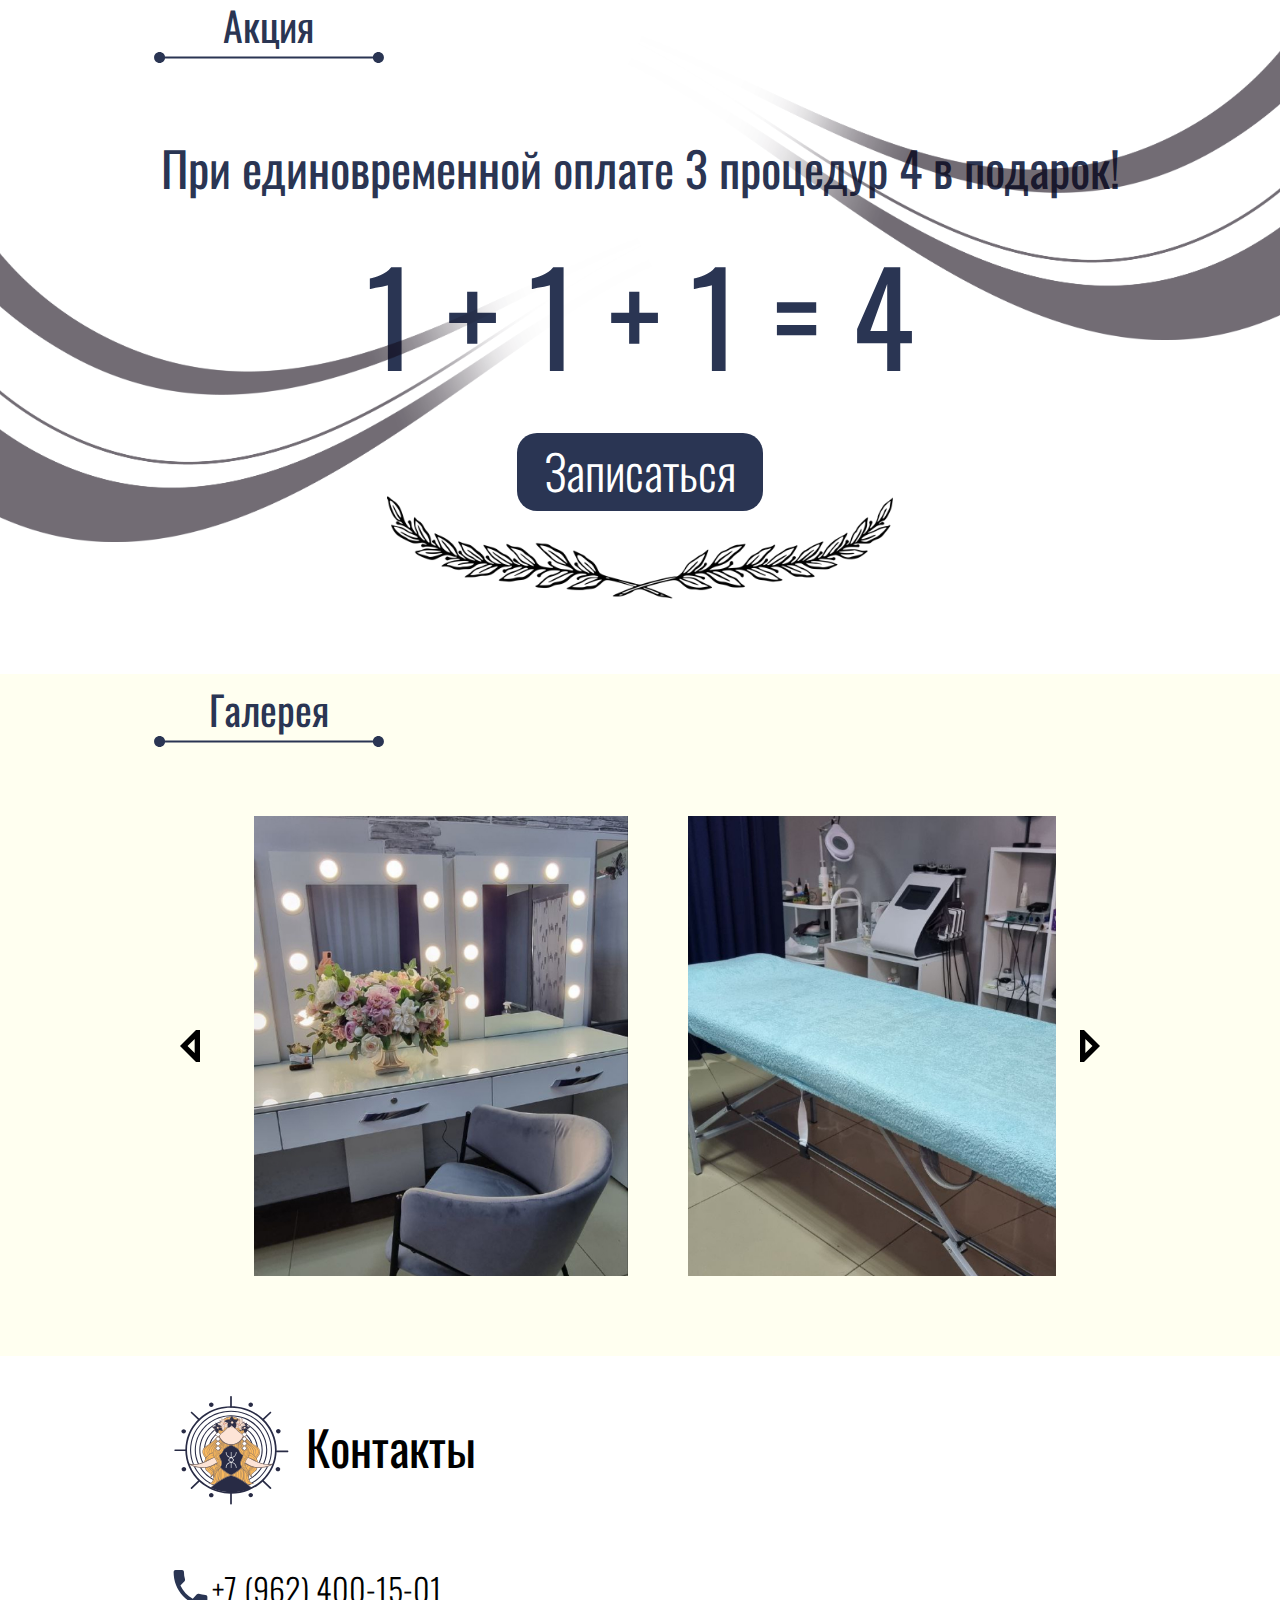
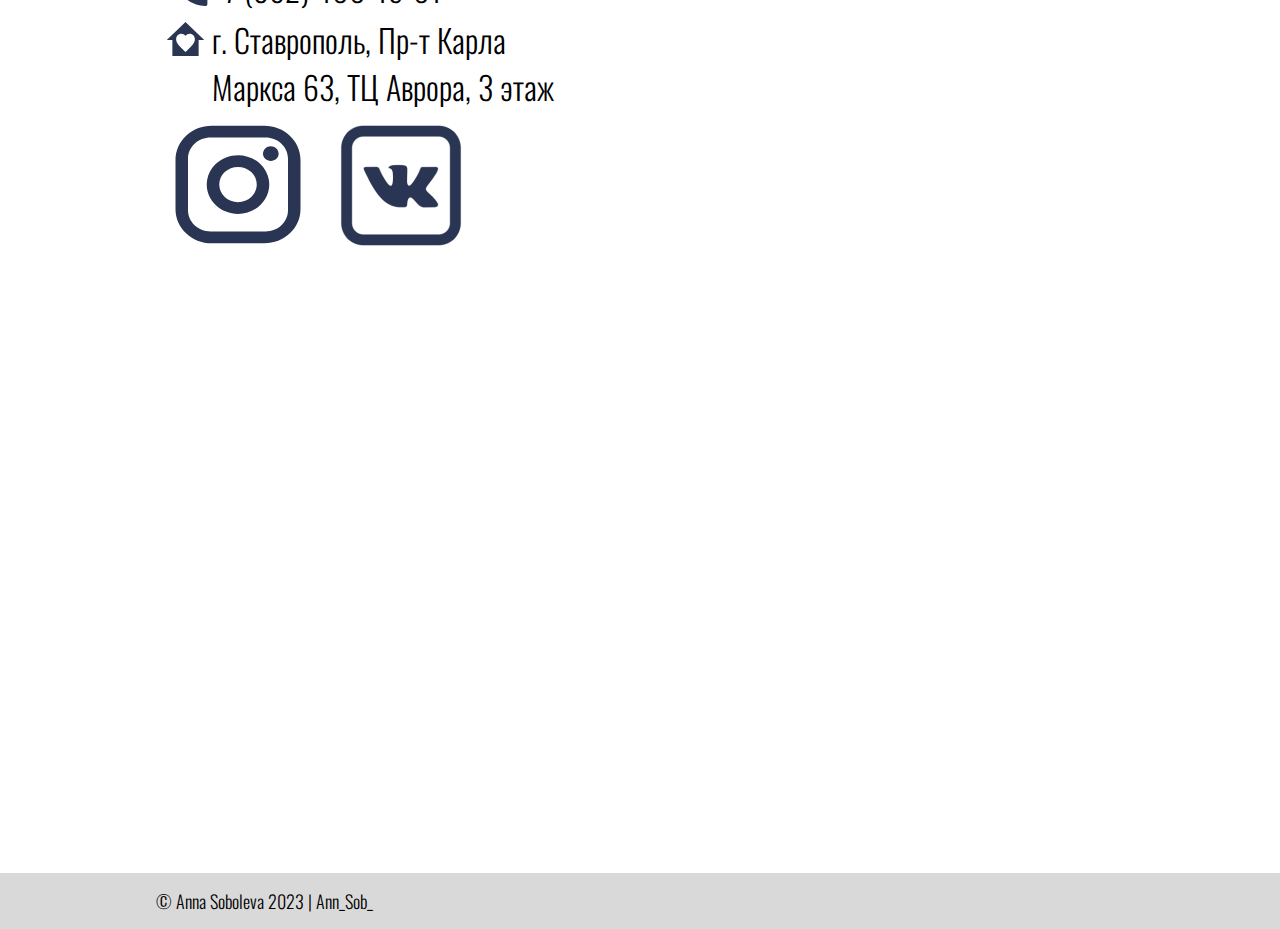
==== index.html @ 7108f077 "renaming" ====
<!DOCTYPE html>
<html lang="en">

<head>
    <meta charset="UTF-8">
    <meta name="viewport" content="width=device-width, initial-scale=1.0">
    <title>Берегиня</title>
    <link rel="stylesheet" href="./styles/lastParts.css">
</head>

<body>
    <main>
        <section class="promotion">
            <h2 class="section-name">
                Акция
                <img src="./images/Line 14.svg" alt="" class="underlined">
            </h2>
            <img src="./images/pngwing.com (5).png" alt="" class="wings-bg-left-sided">
            <div class="content">
                <h3 class="promotion-text">При единовременной оплате 3 процедур 4 в подарок!</h3>
                <h3 class="promotion-content">1 + 1 + 1 = 4</h3>
                <a href="tel:+79286504170" class="btn">Записаться</a>
                <img src="./images/pngwing.com (2).png" alt="" class="btn-wings">
            </div>
            <img src="./images/pngwing.com (5).png" alt="" class="wings-bg">
        </section>
        <section class="gallery">
            <h2 class="section-name">
                Галерея
                <img src="./images/Line 14.svg" alt="" class="underlined">
            </h2>
            <div class="content-gallery">
                <img src="./images/menu-left-outline.svg" alt="" class="slider-arr" id="decr-btn">
                <div class="slider" id="slider">
                    <img src="./images/photo1.jpg" alt="" class="slider-img" id="firstImg">
                    <img src="./images/photo3.jpg" alt="" class="slider-img" id="secondImg">
                    <img src="./images/photo2.jpg" alt="" class="slider-img" id="thirdImg">
                    <img src="./images/photo4.jpg" alt="" class="slider-img" id="forthImg">
                </div>
                <img src="./images/menu-right-outline.svg" alt="" class="slider-arr" id="incr-btn">
            </div>
        </section>
        <section class="contacts">
            <div class="row">
                <img src="./images/на прозрачном 3.svg" alt="">
                <h2 class="contacts-name">Контакты</h2>
            </div>
            <div class="contacts-info">
                <div class="container-info">
                    <div class="row info">
                        <img src="./images/phone 1.svg" alt="">
                        <h2 class="list-info">+7 (962) 400-15-01</h2>
                    </div>
                    <div class="row info">
                        <img src="./images/home-heart 1.svg" alt="">
                        <h2 class="list-info">г. Ставрополь, Пр-т Карла Маркса 63, ТЦ Аврора, 3 этаж</h2>
                    </div>
                    <div class="row">
                        <img src="./images/instagram 1.svg" alt="" class="hypericon">
                        <img src="./images/Mask group (1).jpg" alt="" class="hypericon">
                    </div>
                </div>
                <aside class="map">
                    <iframe
                        id="map"
                        src="https://www.google.com/maps/embed?pb=!1m18!1m12!1m3!1d838.0298172054843!2d41.983511988660155!3d45.04958309548781!2m3!1f0!2f0!3f0!3m2!1i1024!2i768!4f13.1!3m3!1m2!1s0x40f900e89f8a8b3f%3A0x251bd71a1fdc3bfd!2z0KLQpiDQkNCy0YDQvtGA0LA!5e0!3m2!1sru!2sru!4v1689835793748!5m2!1sru!2sru"
                        width="250" height="200" style="border:0;" allowfullscreen="" loading="lazy"
                        referrerpolicy="no-referrer-when-downgrade"></iframe>
                </aside>
            </div>
        </section>
        <footer class="footer">
            <p class="devs">© Anna Soboleva 2023 | Ann_Sob_</p>
        </footer>
    </main>
    <script src="./src/lastParts.js"></script>
</body>

</html>
---- styles/lastParts.css ----
* {
    margin: 0;
    padding: 0;
    outline: none;
    box-sizing: border-box;
    font-family: 'Oswald-Regular';
    font-weight: 500;
}

@font-face {
    font-family: "Oswald-Bold";
    src: url('../fonts/Oswald-Bold.ttf');
    font-weight: bold;
}

@font-face {
    font-family: "Oswald-Regular";
    src: url(../fonts/Oswald-Regular.ttf);
    font-weight: 400;
}

@font-face {
    font-family: "Oswald-Light";
    src: url(../fonts/Oswald-Light.ttf);
    font-weight: lighter;
}

.section-name {
    width: 18%;
    color: #2A3553;
    margin-left: 12%;
    margin-top: 15px;
    text-align: center;
    line-height: 20px;
    font-size: 40px;
}

.content {
    flex-direction: column;
    align-items: center;
}

.content,
.content-gallery {
    display: flex;
    margin-top: 69px;
    color: #2A3553;
}

.content-gallery {
    justify-content: center;
}

.promotion-text {
    font-size: 48px;
}

.promotion-content {
    margin-top: 15px;
    font-size: 128px;
}

.btn {
    margin-top: 25px;
    font-size: 48px;
    font-family: 'Oswald-Light';
    color: white;
    background-color: #2A3553;
    border-radius: 20px;
    padding: 2px 27px 5px;
    z-index: 2;
    text-decoration: none;
}

.btn:hover {
    cursor: pointer;
    transform: translateY(2px);
    background-color: #4b4545;
}

.btn-wings {
    margin-top: -7%;
    width: 39.5%;
}

.promotion {
    position: relative;
}

.wings-bg,
.wings-bg-left-sided {
    width: 51%;
    position: absolute;
    filter: brightness(15%);
}

.wings-bg {
    top: 3%;
    right: 0;
}

.wings-bg-left-sided {
    bottom: 20%;
    left: 0;
    transform: scale(-1, 1);
}

.underlined {
    width: 100%;
}

.gallery {
    background-color: #FFFFF0;
    padding-top: 10px;
    padding-bottom: 80px;
}

.slider-img {
    width: 45%;
    margin: 0 30px;
}

.slider-arr {
    width: 5%;
    cursor: pointer;
}

.slider-arr:hover {
    transform: translateY(2px);
}

.slider {
    width: 65%;
    display: flex;
    overflow-x: scroll;
    transition: .2s ease-in-out all;
}

.slider::-webkit-scrollbar {
    display: none;
}

.row {
    display: flex;
    flex-direction: row;
    align-items: flex-start;
}

.contacts-name {
    padding-top: 1.5%;
    margin-left: -1.5%;
    font-size: 48px;
}

.contacts {
    padding: 0 11%;
    display: flex;
    flex-direction: column;
    justify-content: space-between;
    padding-top: 40px;
    padding-bottom: 40px;
}

.list-info {
    padding-left: 1%;
    font-family: 'Oswald-Light';
    font-size: 32px;
    padding-bottom: 1%;
}

.info {
    margin-left: 3%;
}

.hypericon {
    margin-left: 3%;
    cursor: pointer;
}

.hypericon:hover {
    transform: translateY(4px);
}

.footer {
    padding: 0 11%;
    background-color: #D9D9D9;
    width: 100%;
}

.devs {
    font-size: 18px;
    color: #000000;
    padding: 15px;
    font-family: 'Oswald-Light';
}

.map {
    width: 36%;
    margin-bottom: 20px;
    margin-left: 4%;
}

.map-field {
    width: 10px;
}

section {
    width: 100%;
}

.contacts-info {
    display: flex;
    flex-direction: row;
    width: 100%;
}

.container-info {
    flex: .6 1 20%;
    padding: 10px;
}

@media (width < 1000px) {
    .contacts-info {
        flex-direction: column-reverse;
    }

    .promotion-text {
        font-size: 36px;
        text-align: center;
    }

    .btn-wings {
        margin-top: -7%;
        width: 50%;
    }

    .btn {
        font-size: 36px;
    }
}

@media (width < 500px) {
    .contacts-name {
        font-size: 36px;
    }

    .underlined {
        width: 180%;
    }

    .btn-wings {
        width: 70%;
    }

    .btn {
        font-size: 32px;
    }
}

@media (width < 650px) {
    .promotion-text {
        font-size: 28px;
    }

    .promotion-content {
        font-size: 72px;
    }
}

@media (width < 350px) {

    .promotion-content {
        font-size: 52px;
    }
}
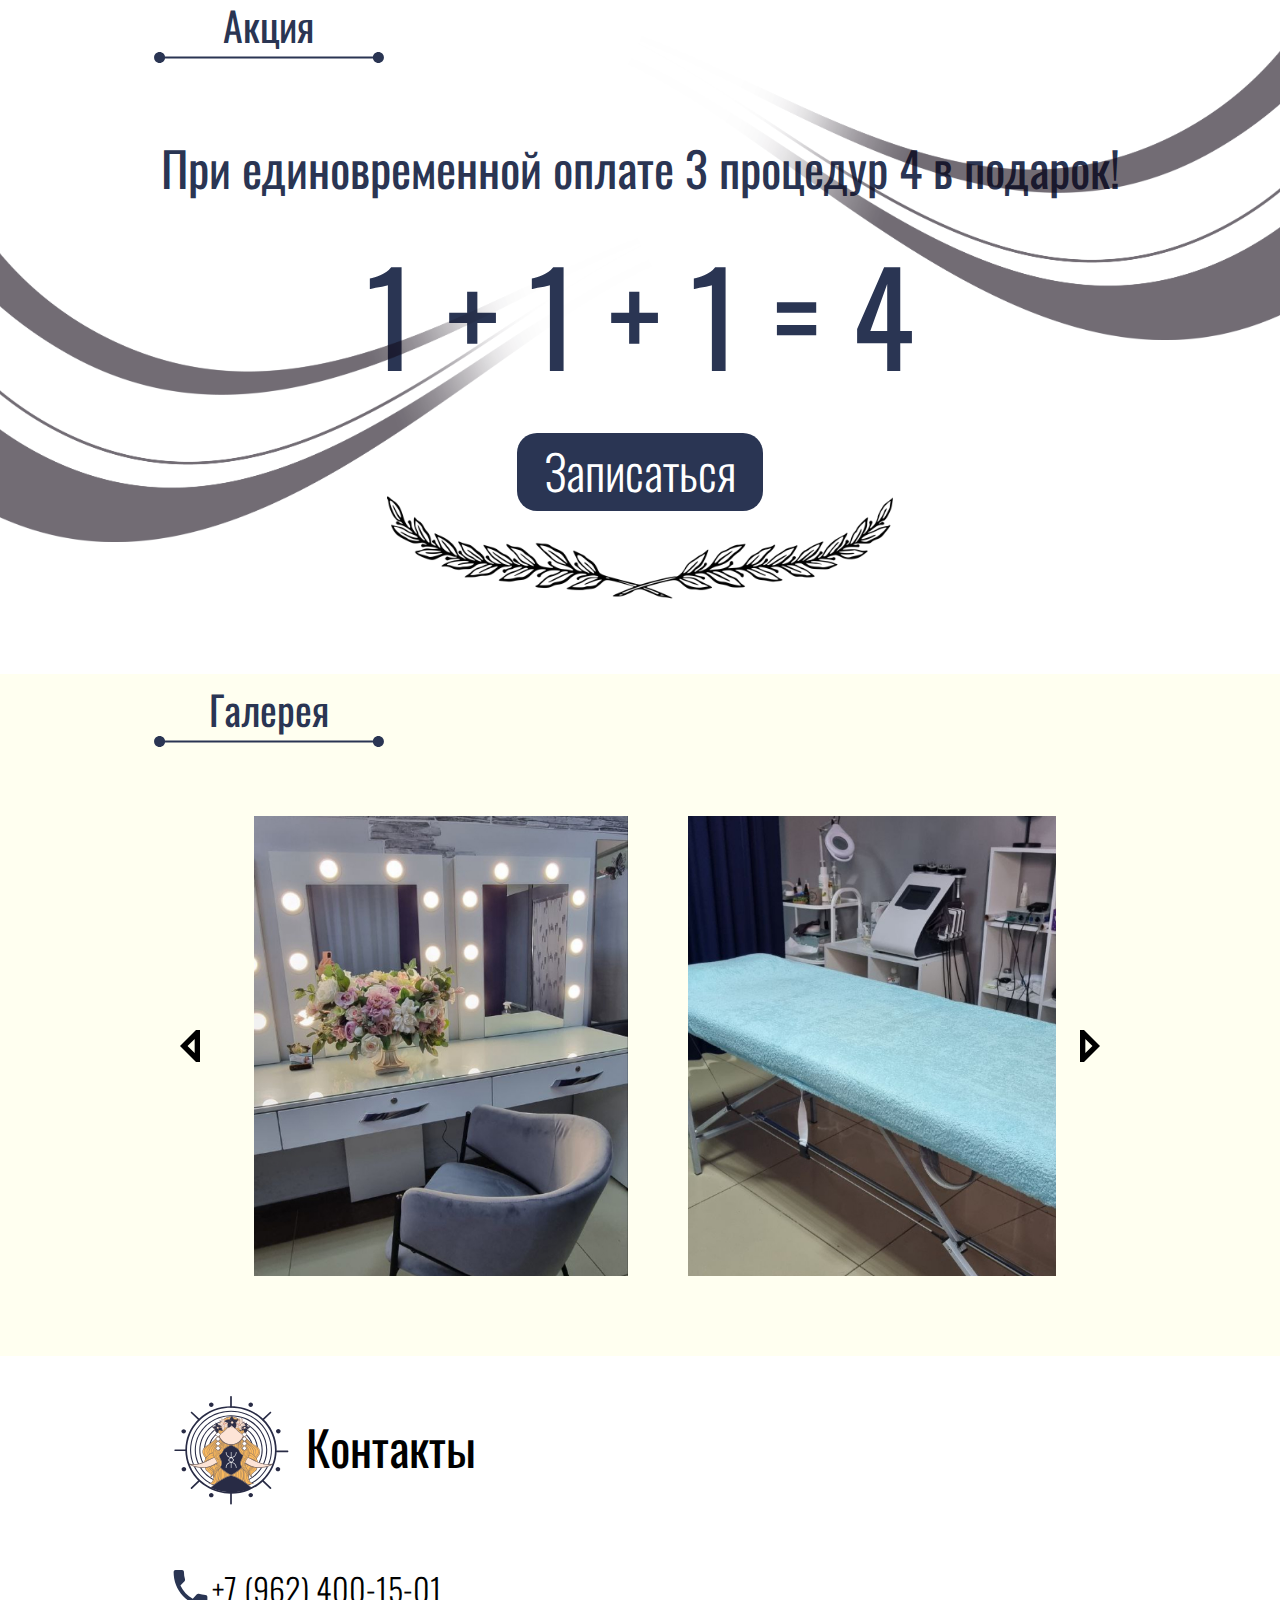
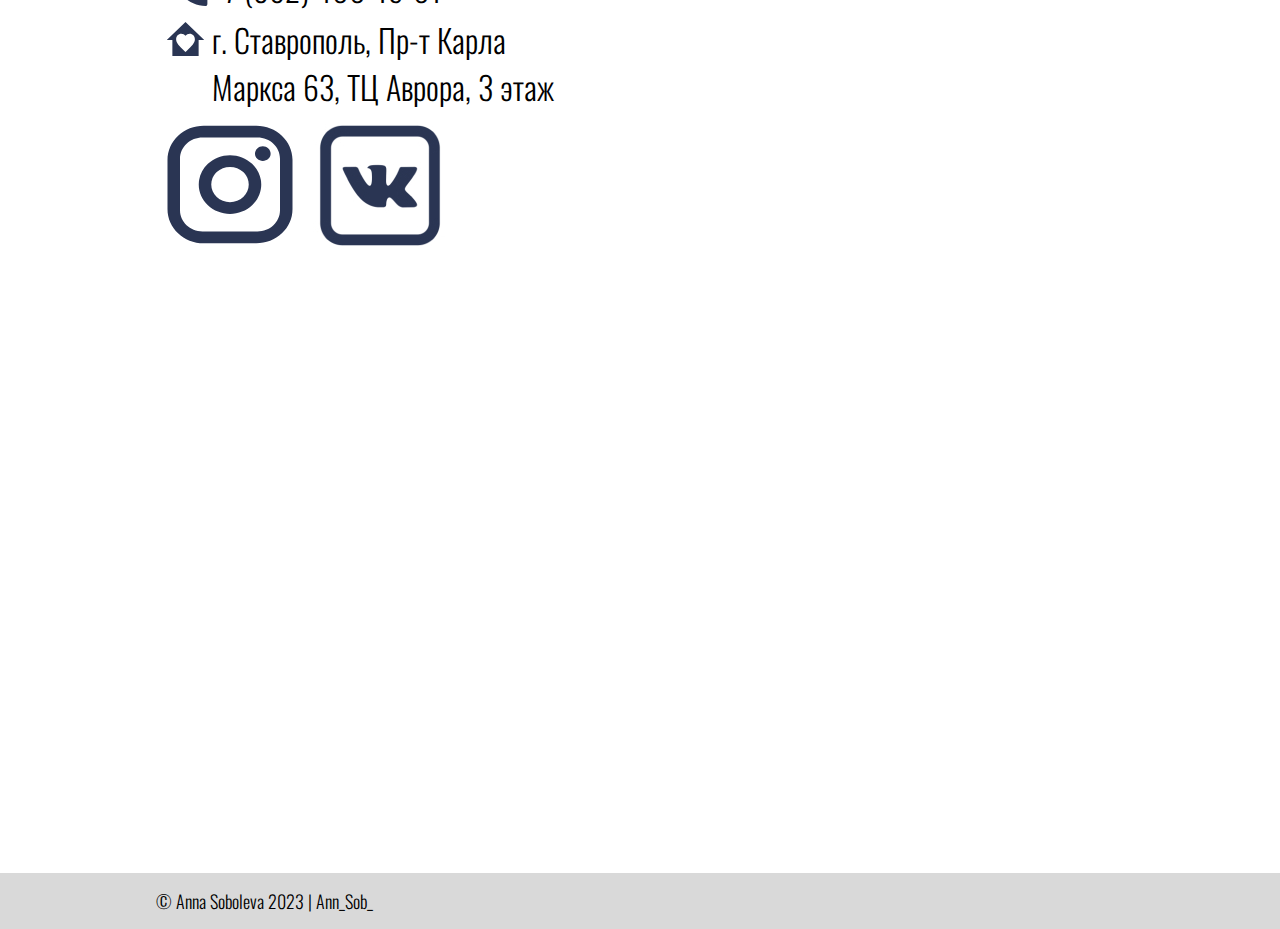
==== commit d7ec3e88: "add some refs" ====
--- a/index.html
+++ b/index.html
@@ -56,8 +56,8 @@
                         <h2 class="list-info">г. Ставрополь, Пр-т Карла Маркса 63, ТЦ Аврора, 3 этаж</h2>
                     </div>
                     <div class="row">
-                        <img src="./images/instagram 1.svg" alt="" class="hypericon">
-                        <img src="./images/Mask group (1).jpg" alt="" class="hypericon">
+                        <a href="https://instagram.com/kosmetolog_plazma_stv?igshid=NGExMmI2YTkyZg=="><img src="./images/instagram 1.svg" alt="" class="hypericon"></a>
+                        <a href="https://vk.com/id733217111"><img src="./images/Mask group (1).jpg" alt="" class="hypericon"></a>
                     </div>
                 </div>
                 <aside class="map">
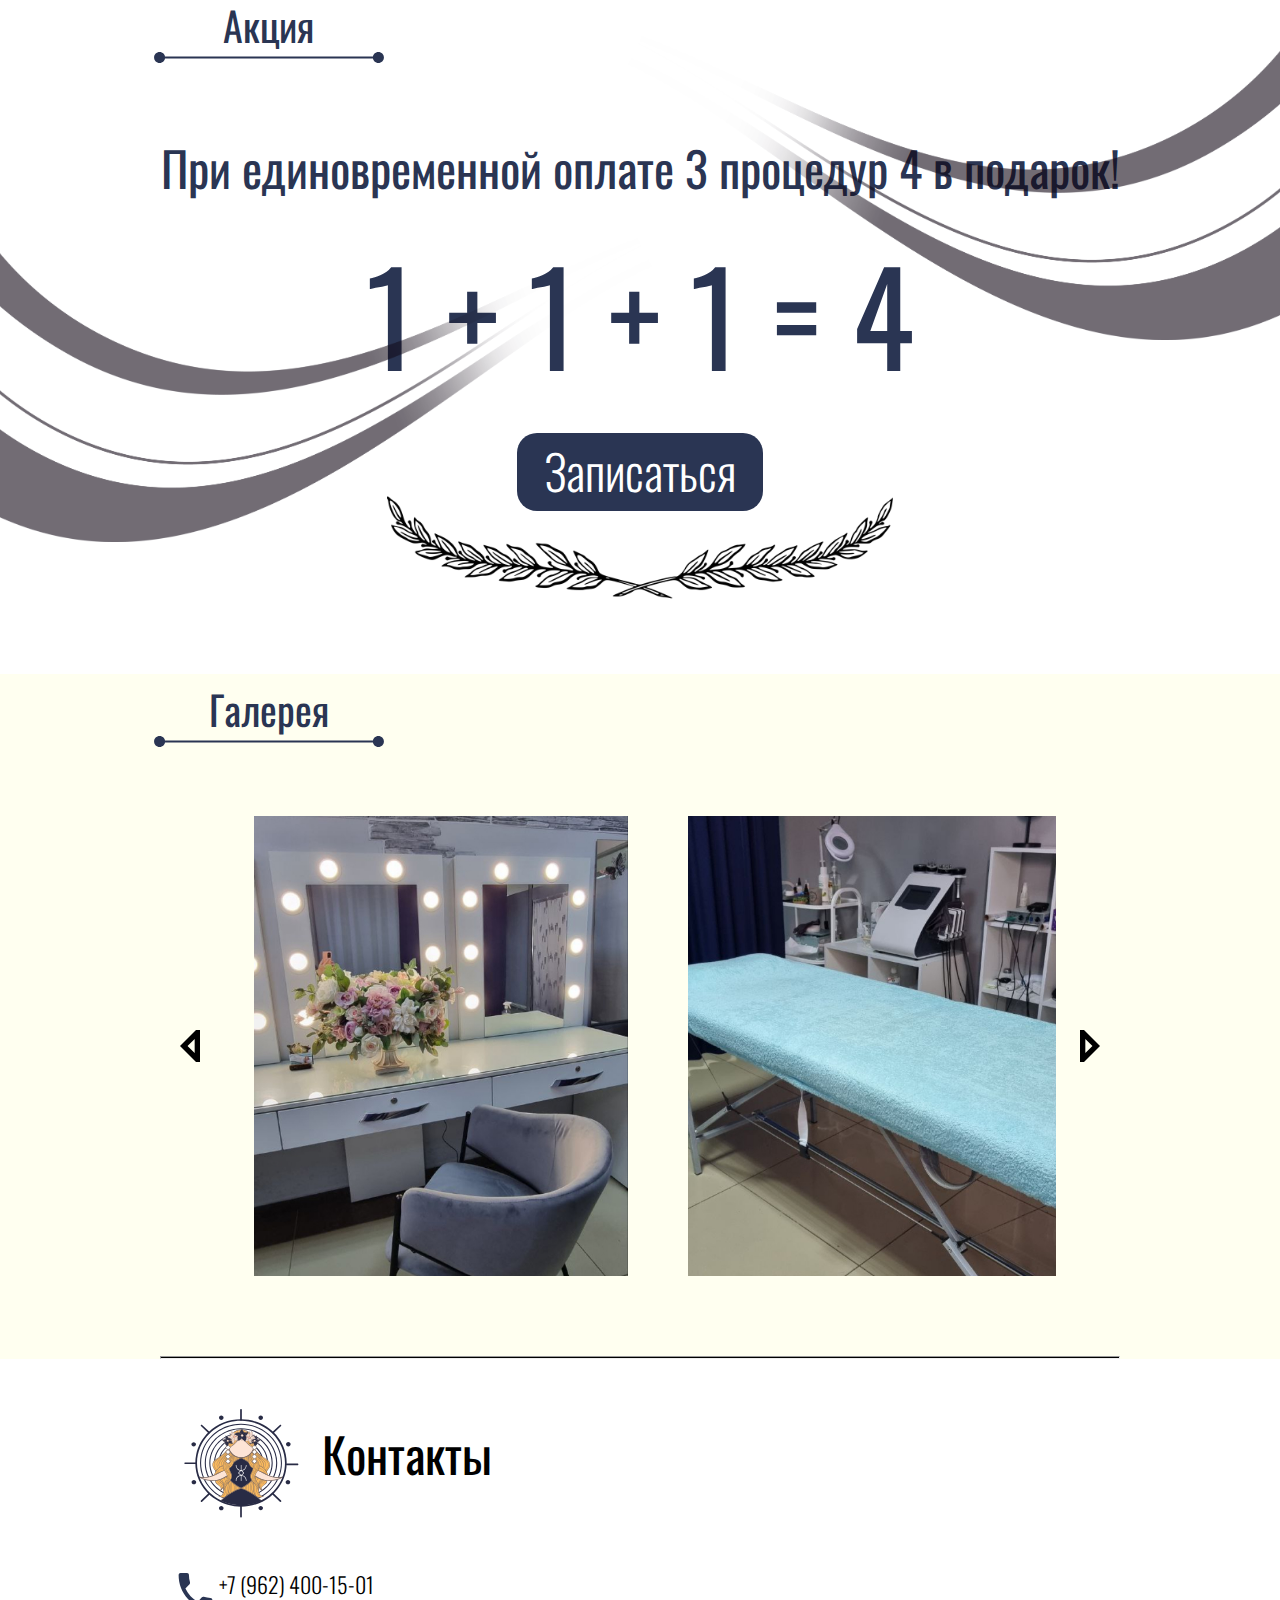
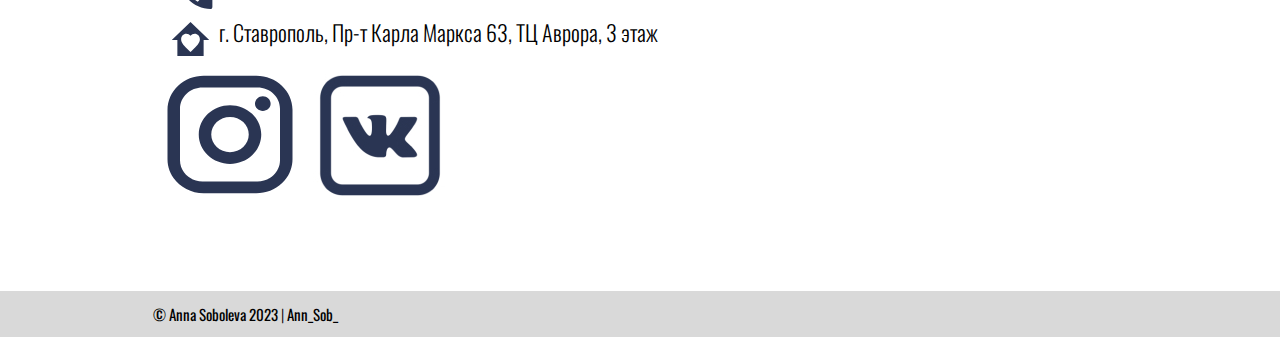
==== commit 870bbd3c: "changes asked by client" ====
--- a/index.html
+++ b/index.html
@@ -32,37 +32,45 @@
             <div class="content-gallery">
                 <img src="./images/menu-left-outline.svg" alt="" class="slider-arr" id="decr-btn">
                 <div class="slider" id="slider">
-                    <img src="./images/photo1.jpg" alt="" class="slider-img" id="firstImg">
-                    <img src="./images/photo3.jpg" alt="" class="slider-img" id="secondImg">
-                    <img src="./images/photo2.jpg" alt="" class="slider-img" id="thirdImg">
-                    <img src="./images/photo4.jpg" alt="" class="slider-img" id="forthImg">
+                    <div class="slider-line" id="slider-content" style="left: 0">
+                        <img src="./images/photo1.jpg" alt="" class="slider-img" id="firstImg">
+                        <img src="./images/photo3.jpg" alt="" class="slider-img" id="secondImg">
+                        <img src="./images/photo2.jpg" alt="" class="slider-img" id="thirdImg">
+                        <img src="./images/photo4.jpg" alt="" class="slider-img" id="forthImg">
+                    </div>
                 </div>
                 <img src="./images/menu-right-outline.svg" alt="" class="slider-arr" id="incr-btn">
             </div>
+            <hr class="end-line">
         </section>
         <section class="contacts">
-            <div class="row">
+            <div class="row section-contacts small-media">
                 <img src="./images/на прозрачном 3.svg" alt="">
                 <h2 class="contacts-name">Контакты</h2>
             </div>
             <div class="contacts-info">
                 <div class="container-info">
+                    <div class="row section-contacts big-media">
+                        <img src="./images/на прозрачном 3.svg" alt="">
+                        <h2 class="contacts-name">Контакты</h2>
+                    </div>
                     <div class="row info">
                         <img src="./images/phone 1.svg" alt="">
                         <h2 class="list-info">+7 (962) 400-15-01</h2>
                     </div>
                     <div class="row info">
                         <img src="./images/home-heart 1.svg" alt="">
-                        <h2 class="list-info">г. Ставрополь, Пр-т Карла Маркса 63, ТЦ Аврора, 3 этаж</h2>
+                        <h2 class="list-info adress">г. Ставрополь, Пр-т Карла Маркса 63, ТЦ Аврора, 3 этаж</h2>
                     </div>
                     <div class="row">
-                        <a href="https://instagram.com/kosmetolog_plazma_stv?igshid=NGExMmI2YTkyZg=="><img src="./images/instagram 1.svg" alt="" class="hypericon"></a>
-                        <a href="https://vk.com/id733217111"><img src="./images/Mask group (1).jpg" alt="" class="hypericon"></a>
+                        <a href="https://instagram.com/kosmetolog_plazma_stv?igshid=NGExMmI2YTkyZg=="><img
+                                src="./images/instagram 1.svg" alt="" class="hypericon"></a>
+                        <a href="https://vk.com/id733217111"><img src="./images/Mask group (1).jpg" alt=""
+                                class="hypericon"></a>
                     </div>
                 </div>
                 <aside class="map">
-                    <iframe
-                        id="map"
+                    <iframe id="map"
                         src="https://www.google.com/maps/embed?pb=!1m18!1m12!1m3!1d838.0298172054843!2d41.983511988660155!3d45.04958309548781!2m3!1f0!2f0!3f0!3m2!1i1024!2i768!4f13.1!3m3!1m2!1s0x40f900e89f8a8b3f%3A0x251bd71a1fdc3bfd!2z0KLQpiDQkNCy0YDQvtGA0LA!5e0!3m2!1sru!2sru!4v1689835793748!5m2!1sru!2sru"
                         width="250" height="200" style="border:0;" allowfullscreen="" loading="lazy"
                         referrerpolicy="no-referrer-when-downgrade"></iframe>
@@ -70,7 +78,7 @@
             </div>
         </section>
         <footer class="footer">
-            <p class="devs">© Anna Soboleva 2023 | Ann_Sob_</p>
+            <p class="devs"><a href="https://vk.com/anyuta_2503">© Anna Soboleva 2023 </a>| <a href="https://vk.com/ann_sob">Ann_Sob_</a></p>
         </footer>
     </main>
     <script src="./src/lastParts.js"></script>
--- a/styles/lastParts.css
+++ b/styles/lastParts.css
@@ -112,7 +112,8 @@
 .gallery {
     background-color: #FFFFF0;
     padding-top: 10px;
-    padding-bottom: 80px;
+    display: flex;
+    flex-direction: column;
 }
 
 .slider-img {
@@ -130,10 +131,17 @@
 }
 
 .slider {
+    position: relative;
     width: 65%;
     display: flex;
-    overflow-x: scroll;
-    transition: .2s ease-in-out all;
+    left: 0;
+    overflow: hidden;
+}
+
+.slider-line {
+    transition: 1s ease-in-out all;
+    display: flex;
+    position: relative;
 }
 
 .slider::-webkit-scrollbar {
@@ -166,6 +174,7 @@
     font-family: 'Oswald-Light';
     font-size: 32px;
     padding-bottom: 1%;
+    white-space: nowrap;
 }
 
 .info {
@@ -187,11 +196,20 @@
     width: 100%;
 }
 
+.small-media {
+    display: none;
+}
+
 .devs {
-    font-size: 18px;
+    font-size: 15px;
     color: #000000;
-    padding: 15px;
+    padding: 12px;
     font-family: 'Oswald-Light';
+}
+
+.devs a {
+    text-decoration: none;
+    color: #000000;
 }
 
 .map {
@@ -215,8 +233,22 @@
 }
 
 .container-info {
-    flex: .6 1 20%;
+    flex: 1 1 20%;
     padding: 10px;
+}
+
+.end-line {
+    align-self: center;
+    width: 75%;
+    height: 3px;
+    background-color: black;
+    margin-top: 80px;
+}
+
+@media (width < 1500px) {
+    .list-info {
+        font-size: 22px;
+    }
 }
 
 @media (width < 1000px) {
@@ -224,6 +256,19 @@
         flex-direction: column-reverse;
     }
 
+    .small-media {
+        display: flex;
+    }
+
+    .big-media {
+        display: none;
+    }
+
+    .list-info {
+        font-size: 32px;
+        white-space: normal;
+    }
+
     .promotion-text {
         font-size: 36px;
         text-align: center;
@@ -244,6 +289,10 @@
         font-size: 36px;
     }
 
+    .list-info {
+        font-size: 22px;
+    }
+
     .underlined {
         width: 180%;
     }
